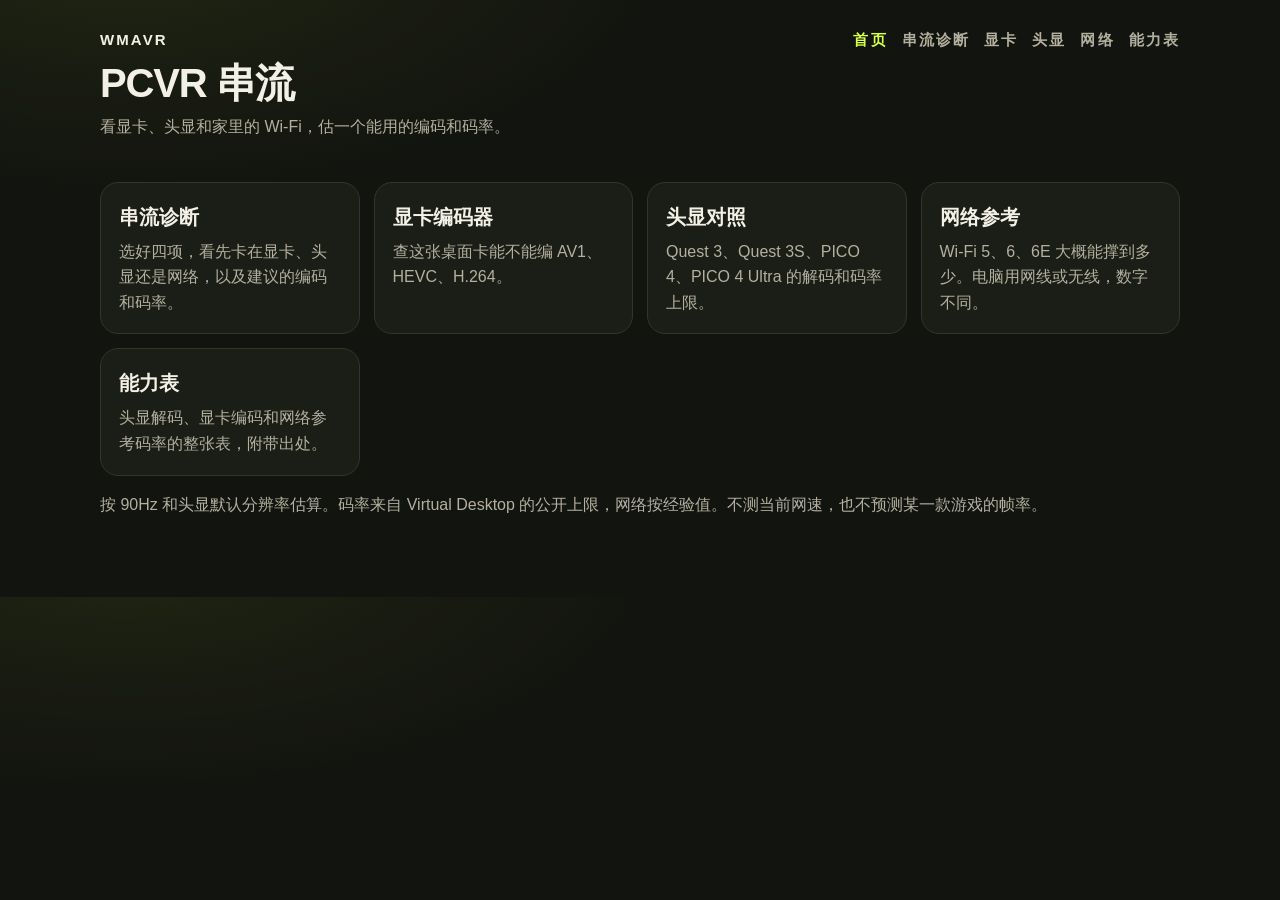
==== index.html @ a9270869 "Publish the Chinese PCVR streaming tools." ====
<!DOCTYPE html>
<html lang="zh-CN">
<head>
  <meta charset="utf-8">
  <meta name="viewport" content="width=device-width, initial-scale=1">
  <title>WMAVR · PCVR 串流</title>
  <meta name="description" content="查显卡编码、对照头显解码，再按家里的 Wi-Fi 估一个能用的 PCVR 串流设置。">
  <link rel="canonical" href="https://wmavr.com/">
  <link rel="icon" href="favicon.svg" type="image/svg+xml">
  <link rel="stylesheet" href="css/app.css">
</head>
<body>
  <div class="wrap">
    <header class="site-header">
      <div class="brand">
        <a href="/">WMAVR</a>
        <nav class="nav" aria-label="工具">
          <a href="/" aria-current="page">首页</a>
          <a href="/rig/">串流诊断</a>
          <a href="/gpu/">显卡</a>
          <a href="/headsets/">头显</a>
          <a href="/wifi/">网络</a>
          <a href="/table/">能力表</a>
        </nav>
      </div>
      <h1>PCVR 串流</h1>
      <p class="lede">看显卡、头显和家里的 Wi-Fi，估一个能用的编码和码率。</p>
    </header>
    <div class="cards">
      <a class="card" href="/rig/">
        <strong>串流诊断</strong>
        <span>选好四项，看先卡在显卡、头显还是网络，以及建议的编码和码率。</span>
      </a>
      <a class="card" href="/gpu/">
        <strong>显卡编码器</strong>
        <span>查这张桌面卡能不能编 AV1、HEVC、H.264。</span>
      </a>
      <a class="card" href="/headsets/">
        <strong>头显对照</strong>
        <span>Quest 3、Quest 3S、PICO 4、PICO 4 Ultra 的解码和码率上限。</span>
      </a>
      <a class="card" href="/wifi/">
        <strong>网络参考</strong>
        <span>Wi-Fi 5、6、6E 大概能撑到多少。电脑用网线或无线，数字不同。</span>
      </a>
      <a class="card" href="/table/">
        <strong>能力表</strong>
        <span>头显解码、显卡编码和网络参考码率的整张表，附带出处。</span>
      </a>
    </div>
    <p class="fine">按 90Hz 和头显默认分辨率估算。码率来自 Virtual Desktop 的公开上限，网络按经验值。不测当前网速，也不预测某一款游戏的帧率。</p>
  </div>
</body>
</html>
---- css/app.css ----
:root {
  color-scheme: dark;
  --bg: #12140f;
  --bg-raise: #1b1e16;
  --line: #313628;
  --text: #f3f1e6;
  --muted: #b4b09f;
  --accent: #d6ff4a;
  --accent-ink: #172000;
  --warn: #ffb15a;
  --ok: #d6ff4a;
  --danger: #ff8a62;
  --shadow: 0 24px 60px rgba(0, 0, 0, 0.28);
  font-family: "Segoe UI", "PingFang SC", "Microsoft YaHei", sans-serif;
}

* { box-sizing: border-box; }

html { scroll-behavior: smooth; }

body {
  margin: 0;
  background:
    radial-gradient(900px 420px at 10% -10%, rgba(214, 255, 74, 0.08), transparent 60%),
    var(--bg);
  color: var(--text);
  font-size: 16px;
  line-height: 1.6;
}

button, select, input { font: inherit; }

a { color: var(--accent); }

.wrap {
  width: min(1080px, calc(100% - 32px));
  margin: 0 auto;
  padding-bottom: 64px;
}

.site-header {
  padding: 28px 0 8px;
}

.brand {
  display: flex;
  justify-content: space-between;
  gap: 16px;
  align-items: center;
  margin-bottom: 8px;
}

.brand a {
  color: var(--text);
  text-decoration: none;
  font-size: 15px;
  letter-spacing: 0.14em;
  font-weight: 700;
}

.nav {
  display: flex;
  flex-wrap: wrap;
  gap: 8px 14px;
}

.nav a {
  color: var(--muted);
  text-decoration: none;
}

.nav a[aria-current="page"] { color: var(--accent); }

.brand span, .lede, .step p, .fine, .sources, .placeholder, .hint {
  color: var(--muted);
}

.cards {
  display: grid;
  grid-template-columns: repeat(auto-fit, minmax(230px, 1fr));
  gap: 14px;
  margin-top: 22px;
}

.card {
  display: block;
  padding: 18px;
  background: var(--bg-raise);
  border: 1px solid var(--line);
  border-radius: 18px;
  color: var(--text);
  text-decoration: none;
}

.card:hover, .card:focus-visible { border-color: var(--accent); }

.card strong { display: block; font-size: 20px; margin-bottom: 6px; }

.card span { color: var(--muted); }

.hint { margin: 8px 0 0; }

.compare {
  display: grid;
  grid-template-columns: repeat(auto-fit, minmax(220px, 1fr));
  gap: 12px;
  margin-top: 16px;
}

.compare article, .panel {
  background: var(--bg-raise);
  border: 1px solid var(--line);
  border-radius: 18px;
  padding: 16px;
}

.compare h2, .panel h2 { font-size: 22px; margin: 0 0 8px; }

.yes { color: var(--ok); }
.no { color: var(--warn); }

h1 {
  margin: 0 0 8px;
  font-size: clamp(28px, 4vw, 40px);
  line-height: 1.15;
  letter-spacing: -0.03em;
}

.lede { margin: 0 0 12px; max-width: 40rem; }

.banner {
  margin: 0;
  padding: 10px 12px;
  border: 1px solid var(--line);
  border-left: 3px solid var(--warn);
  background: rgba(255, 177, 90, 0.06);
  color: var(--text);
}

.layout {
  display: grid;
  grid-template-columns: minmax(0, 1.1fr) minmax(280px, 0.9fr);
  gap: 20px;
  align-items: start;
  margin-top: 22px;
}

.steps, .result-card, .sources {
  background: var(--bg-raise);
  border: 1px solid var(--line);
  border-radius: 18px;
}

.field { display: block; margin: 0 0 8px; }

.steps { padding: 8px 18px 18px; }

.step {
  margin: 0;
  padding: 16px 0;
  border: 0;
  border-bottom: 1px solid var(--line);
}

.step:last-of-type { border-bottom: 0; }

.step legend {
  padding: 0;
  font-weight: 700;
}

.step p { margin: 6px 0 12px; }

label.choice, .check {
  display: flex;
  gap: 10px;
  align-items: flex-start;
  padding: 10px 12px;
  margin: 8px 0;
  border: 1px solid var(--line);
  border-radius: 12px;
  background: #14170f;
}

label.choice:has(input:checked), .check:has(input:checked) {
  border-color: var(--accent);
  background: rgba(214, 255, 74, 0.06);
}

label.choice input, .check input {
  margin-top: 4px;
  accent-color: #b6e000;
}

.choice small, .check small, .field small {
  display: block;
  color: var(--muted);
}

select {
  width: 100%;
  min-height: 48px;
  padding: 10px 12px;
  border-radius: 12px;
  border: 1px solid var(--line);
  background: #10130c;
  color: var(--text);
}

select:focus, input:focus-visible, button:focus-visible, summary:focus-visible {
  outline: 2px solid var(--accent);
  outline-offset: 2px;
}

.result-card {
  position: sticky;
  top: 16px;
  padding: 18px;
  box-shadow: var(--shadow);
}

.result { margin: 0; }

.result h2 { margin: 0 0 8px; font-size: 28px; line-height: 1.2; }

.result.tone-none h2 { color: var(--ok); }
.result.tone-gpu h2, .result.tone-headset h2, .result.tone-network h2 { color: var(--warn); }
.result.tone-unknown h2, .result.tone-incomplete h2 { color: var(--text); }

.kv { margin: 14px 0; padding: 0; }
.kv div { margin: 0 0 10px; }
.kv dt { color: var(--muted); font-size: 13px; }
.kv dd { margin: 0; }

.actions { display: flex; flex-wrap: wrap; gap: 8px; margin-top: 14px; }

button {
  min-height: 44px;
  padding: 8px 14px;
  border-radius: 999px;
  border: 1px solid var(--line);
  background: transparent;
  color: var(--text);
  cursor: pointer;
}

button.primary {
  background: var(--accent);
  color: var(--accent-ink);
  border-color: transparent;
  font-weight: 700;
}

button:disabled { opacity: 0.45; cursor: not-allowed; }

.sources { margin-top: 20px; padding: 8px 18px 18px; }

.sources h2 { font-size: 18px; }

.sources li { margin: 10px 0; }

.sources a { display: inline-block; }

.sheet-block { margin-top: 28px; }

.sheet-block h2 { font-size: 22px; margin: 0 0 8px; }

.sheet-block ul { padding-left: 18px; }

.sheet-block li { margin: 10px 0; }

.table-wrap { overflow-x: auto; margin-top: 8px; }

.sheet {
  width: 100%;
  min-width: 520px;
  border-collapse: collapse;
}

.sheet th, .sheet td {
  text-align: left;
  padding: 10px 12px;
  border-bottom: 1px solid var(--line);
  vertical-align: top;
}

.sheet tr:first-child th {
  color: var(--muted);
  font-size: 13px;
  font-weight: 600;
}

.sheet .group td {
  font-weight: 700;
  border-bottom: 0;
  padding-bottom: 0;
}

@media (max-width: 800px) {
  .layout { grid-template-columns: 1fr; }
  .result-card { position: static; }
  .brand { display: block; }
}

@media (prefers-reduced-motion: reduce) {
  html { scroll-behavior: auto; }
}
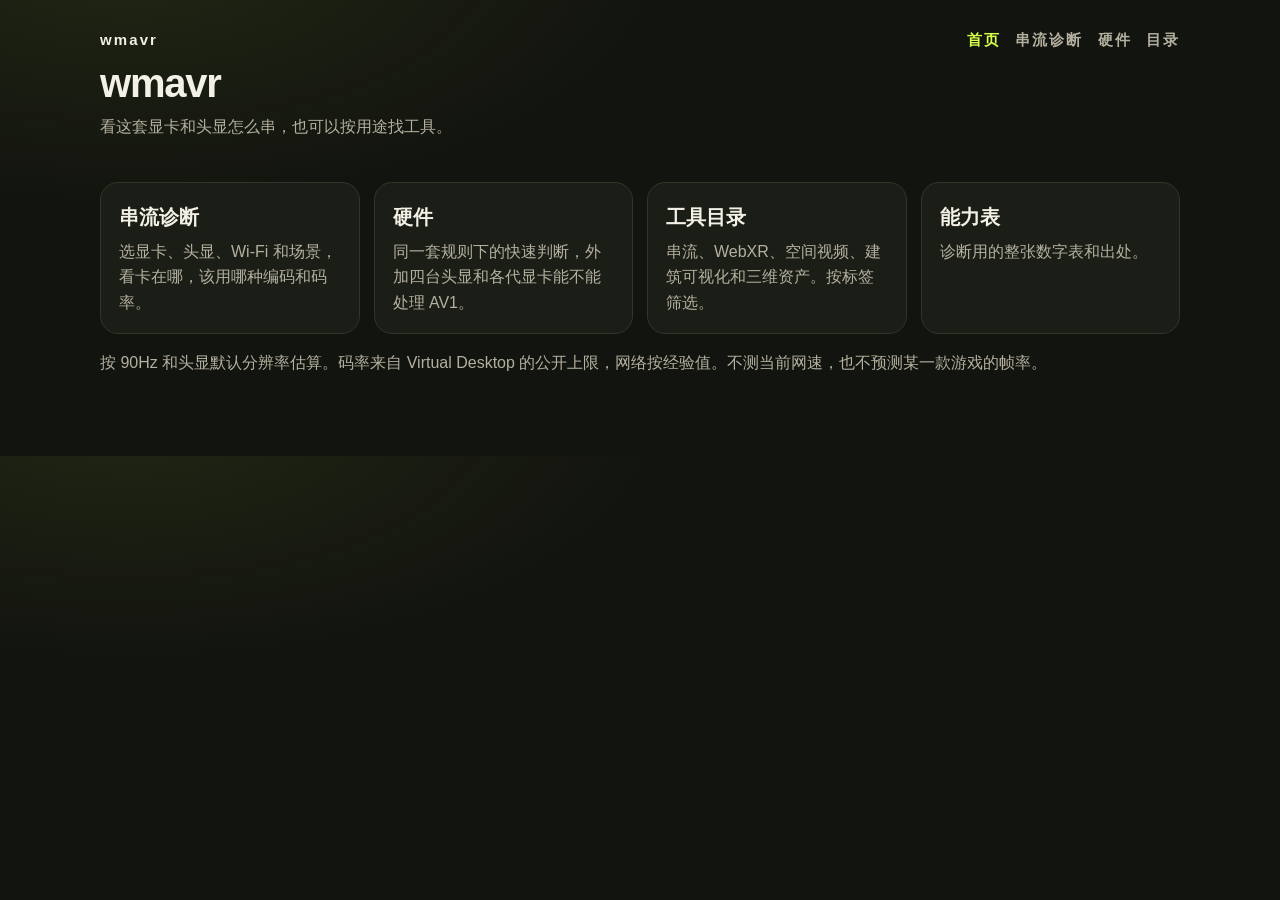
==== commit ae5f919e: "Add a tool directory and a hardware verdict page." ====
--- a/index.html
+++ b/index.html
@@ -3,8 +3,8 @@
 <head>
   <meta charset="utf-8">
   <meta name="viewport" content="width=device-width, initial-scale=1">
-  <title>WMAVR · PCVR 串流</title>
-  <meta name="description" content="查显卡编码、对照头显解码，再按家里的 Wi-Fi 估一个能用的 PCVR 串流设置。">
+  <title>wmavr</title>
+  <meta name="description" content="查这套 PCVR 怎么串，并浏览串流、WebXR、可视化和三维资产目录。">
   <link rel="canonical" href="https://wmavr.com/">
   <link rel="icon" href="favicon.svg" type="image/svg+xml">
   <link rel="stylesheet" href="css/app.css">
@@ -13,39 +13,33 @@
   <div class="wrap">
     <header class="site-header">
       <div class="brand">
-        <a href="/">WMAVR</a>
-        <nav class="nav" aria-label="工具">
+        <a href="/">wmavr</a>
+        <nav class="nav" aria-label="栏目">
           <a href="/" aria-current="page">首页</a>
           <a href="/rig/">串流诊断</a>
-          <a href="/gpu/">显卡</a>
-          <a href="/headsets/">头显</a>
-          <a href="/wifi/">网络</a>
-          <a href="/table/">能力表</a>
+          <a href="/hardware/">硬件</a>
+          <a href="/directory/">目录</a>
         </nav>
       </div>
-      <h1>PCVR 串流</h1>
-      <p class="lede">看显卡、头显和家里的 Wi-Fi，估一个能用的编码和码率。</p>
+      <h1>wmavr</h1>
+      <p class="lede">看这套显卡和头显怎么串，也可以按用途找工具。</p>
     </header>
     <div class="cards">
       <a class="card" href="/rig/">
         <strong>串流诊断</strong>
-        <span>选好四项，看先卡在显卡、头显还是网络，以及建议的编码和码率。</span>
+        <span>选显卡、头显、Wi-Fi 和场景，看卡在哪，该用哪种编码和码率。</span>
       </a>
-      <a class="card" href="/gpu/">
-        <strong>显卡编码器</strong>
-        <span>查这张桌面卡能不能编 AV1、HEVC、H.264。</span>
+      <a class="card" href="/hardware/">
+        <strong>硬件</strong>
+        <span>同一套规则下的快速判断，外加四台头显和各代显卡能不能处理 AV1。</span>
       </a>
-      <a class="card" href="/headsets/">
-        <strong>头显对照</strong>
-        <span>Quest 3、Quest 3S、PICO 4、PICO 4 Ultra 的解码和码率上限。</span>
-      </a>
-      <a class="card" href="/wifi/">
-        <strong>网络参考</strong>
-        <span>Wi-Fi 5、6、6E 大概能撑到多少。电脑用网线或无线，数字不同。</span>
+      <a class="card" href="/directory/">
+        <strong>工具目录</strong>
+        <span>串流、WebXR、空间视频、建筑可视化和三维资产。按标签筛选。</span>
       </a>
       <a class="card" href="/table/">
         <strong>能力表</strong>
-        <span>头显解码、显卡编码和网络参考码率的整张表，附带出处。</span>
+        <span>诊断用的整张数字表和出处。</span>
       </a>
     </div>
     <p class="fine">按 90Hz 和头显默认分辨率估算。码率来自 Virtual Desktop 的公开上限，网络按经验值。不测当前网速，也不预测某一款游戏的帧率。</p>
--- a/css/app.css
+++ b/css/app.css
@@ -296,6 +296,58 @@
   padding-bottom: 0;
 }
 
+.fields {
+  display: grid;
+  grid-template-columns: repeat(auto-fit, minmax(200px, 1fr));
+  gap: 12px;
+}
+
+.search {
+  width: 100%;
+  min-height: 48px;
+  margin-top: 8px;
+  padding: 10px 12px;
+  border-radius: 12px;
+  border: 1px solid var(--line);
+  background: #10130c;
+  color: var(--text);
+}
+
+.filters { display: flex; flex-wrap: wrap; gap: 8px; margin: 16px 0; }
+
+.filters button[aria-pressed="true"] {
+  background: var(--accent);
+  color: var(--accent-ink);
+  border-color: transparent;
+}
+
+.dir-grid {
+  display: grid;
+  grid-template-columns: repeat(auto-fit, minmax(260px, 1fr));
+  gap: 12px;
+}
+
+.dir-grid article {
+  background: var(--bg-raise);
+  border: 1px solid var(--line);
+  border-radius: 18px;
+  padding: 16px;
+}
+
+.dir-grid h2 { font-size: 20px; margin: 0 0 8px; }
+
+.dir-grid p { margin: 0 0 8px; }
+
+.tags { display: flex; flex-wrap: wrap; gap: 6px; }
+
+.tag {
+  border: 1px solid var(--line);
+  border-radius: 999px;
+  padding: 2px 8px;
+  color: var(--muted);
+  font-size: 13px;
+}
+
 @media (max-width: 800px) {
   .layout { grid-template-columns: 1fr; }
   .result-card { position: static; }
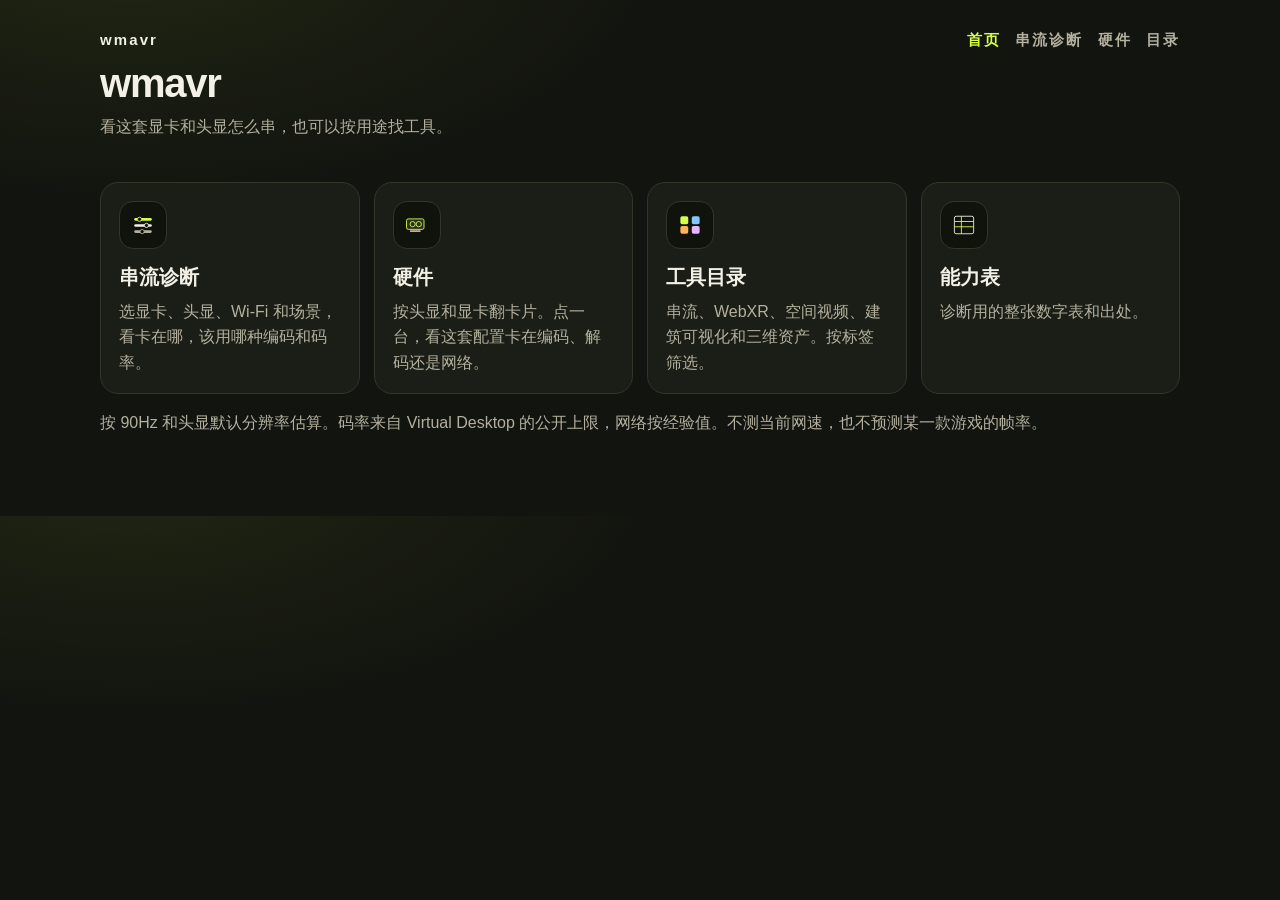
==== commit 97c204a2: "Show hardware and tools as picture cards." ====
--- a/index.html
+++ b/index.html
@@ -26,18 +26,22 @@
     </header>
     <div class="cards">
       <a class="card" href="/rig/">
+        <span class="glyph" aria-hidden="true"><svg viewBox="0 0 32 32"><rect x="6" y="8" width="20" height="3" rx="1.5" fill="#d6ff4a"/><circle cx="12" cy="9.5" r="2.4" fill="#12140f" stroke="#d6ff4a"/><rect x="6" y="15" width="20" height="3" rx="1.5" fill="#f3f1e6"/><circle cx="20" cy="16.5" r="2.4" fill="#12140f" stroke="#f3f1e6"/><rect x="6" y="22" width="20" height="3" rx="1.5" fill="#b4b09f"/><circle cx="15" cy="23.5" r="2.4" fill="#12140f" stroke="#b4b09f"/></svg></span>
         <strong>串流诊断</strong>
         <span>选显卡、头显、Wi-Fi 和场景，看卡在哪，该用哪种编码和码率。</span>
       </a>
       <a class="card" href="/hardware/">
+        <span class="glyph" aria-hidden="true"><svg viewBox="0 0 32 32"><rect x="4" y="9" width="20" height="12" rx="2" fill="#2a2e28" stroke="#d6ff4a"/><circle cx="11" cy="15" r="3" fill="none" stroke="#d6ff4a"/><circle cx="18" cy="15" r="3" fill="none" stroke="#d6ff4a"/><rect x="8" y="22" width="12" height="2" fill="#c2b48a"/></svg></span>
         <strong>硬件</strong>
-        <span>同一套规则下的快速判断，外加四台头显和各代显卡能不能处理 AV1。</span>
+        <span>按头显和显卡翻卡片。点一台，看这套配置卡在编码、解码还是网络。</span>
       </a>
       <a class="card" href="/directory/">
+        <span class="glyph" aria-hidden="true"><svg viewBox="0 0 32 32"><rect x="5" y="6" width="9" height="9" rx="2" fill="#d6ff4a"/><rect x="18" y="6" width="9" height="9" rx="2" fill="#7ec8ff"/><rect x="5" y="17" width="9" height="9" rx="2" fill="#ffb15a"/><rect x="18" y="17" width="9" height="9" rx="2" fill="#e7b6ff"/></svg></span>
         <strong>工具目录</strong>
         <span>串流、WebXR、空间视频、建筑可视化和三维资产。按标签筛选。</span>
       </a>
       <a class="card" href="/table/">
+        <span class="glyph" aria-hidden="true"><svg viewBox="0 0 32 32"><rect x="5" y="6" width="22" height="20" rx="2" fill="none" stroke="#f3f1e6"/><path d="M5 12h22M5 18h22M13 6v20" stroke="#d6ff4a"/></svg></span>
         <strong>能力表</strong>
         <span>诊断用的整张数字表和出处。</span>
       </a>
--- a/css/app.css
+++ b/css/app.css
@@ -94,6 +94,19 @@
 
 .card:hover, .card:focus-visible { border-color: var(--accent); }
 
+.glyph {
+  display: grid;
+  place-items: center;
+  width: 48px;
+  height: 48px;
+  margin-bottom: 12px;
+  border-radius: 14px;
+  background: #10130c;
+  border: 1px solid var(--line);
+}
+
+.glyph svg { width: 28px; height: 28px; }
+
 .card strong { display: block; font-size: 20px; margin-bottom: 6px; }
 
 .card span { color: var(--muted); }
@@ -321,22 +334,105 @@
   border-color: transparent;
 }
 
-.dir-grid {
-  display: grid;
-  grid-template-columns: repeat(auto-fit, minmax(260px, 1fr));
-  gap: 12px;
-}
+.dir-grid, .guide-grid {
+  display: grid;
+  gap: 14px;
+}
+
+.dir-grid { grid-template-columns: repeat(auto-fill, minmax(220px, 1fr)); }
+
+.guide-grid { grid-template-columns: repeat(auto-fill, minmax(158px, 1fr)); }
+
+.guide-grid.wide { grid-template-columns: repeat(auto-fill, minmax(230px, 1fr)); }
+
+.guide-section { margin-top: 8px; }
+
+.guide-section + .guide-section { margin-top: 28px; }
+
+.guide-section h2 { font-size: 22px; margin: 0 0 12px; }
+
+button.guide-card {
+  display: flex;
+  flex-direction: column;
+  align-items: stretch;
+  width: 100%;
+  min-height: 0;
+  padding: 12px;
+  border-radius: 18px;
+  background: var(--bg-raise);
+  text-align: left;
+  gap: 8px;
+}
+
+button.guide-card.is-selected {
+  border-color: var(--accent);
+  box-shadow: inset 0 0 0 1px var(--accent);
+}
+
+.pill {
+  align-self: flex-start;
+  border-radius: 999px;
+  padding: 3px 8px;
+  font-size: 12px;
+  font-weight: 700;
+  line-height: 1.4;
+}
+
+.pill.yes { background: #d6ff4a; color: #172000; }
+.pill.no { background: #ffb15a; color: #2a1600; }
+
+.shot {
+  position: relative;
+  display: flex;
+  align-items: center;
+  justify-content: center;
+  height: 112px;
+  border-radius: 12px;
+  background: linear-gradient(#f7f8f1, #d5d8cb);
+  overflow: hidden;
+}
+
+.shot svg { width: 132px; height: 84px; }
+
+.shot .mark {
+  position: absolute;
+  right: 8px;
+  bottom: 8px;
+  min-width: 36px;
+  height: 28px;
+  padding: 0 8px;
+  border-radius: 8px;
+  background: #172000;
+  color: #f3f1e6;
+  font-size: 13px;
+  font-weight: 700;
+  line-height: 28px;
+  text-align: center;
+}
+
+button.guide-card strong { font-size: 16px; line-height: 1.3; }
+
+button.guide-card .fine { margin: 0; }
 
 .dir-grid article {
+  display: flex;
+  flex-direction: column;
+  gap: 8px;
   background: var(--bg-raise);
   border: 1px solid var(--line);
   border-radius: 18px;
-  padding: 16px;
-}
-
-.dir-grid h2 { font-size: 20px; margin: 0 0 8px; }
-
-.dir-grid p { margin: 0 0 8px; }
+  padding: 12px;
+}
+
+.dir-grid h2 { font-size: 18px; margin: 0; }
+
+.dir-grid h2 a { color: var(--text); text-decoration: none; }
+
+.dir-grid h2 a:hover, .dir-grid h2 a:focus-visible { color: var(--accent); }
+
+.dir-grid p { margin: 0; }
+
+.kicker { color: var(--muted); font-size: 13px; }
 
 .tags { display: flex; flex-wrap: wrap; gap: 6px; }
 
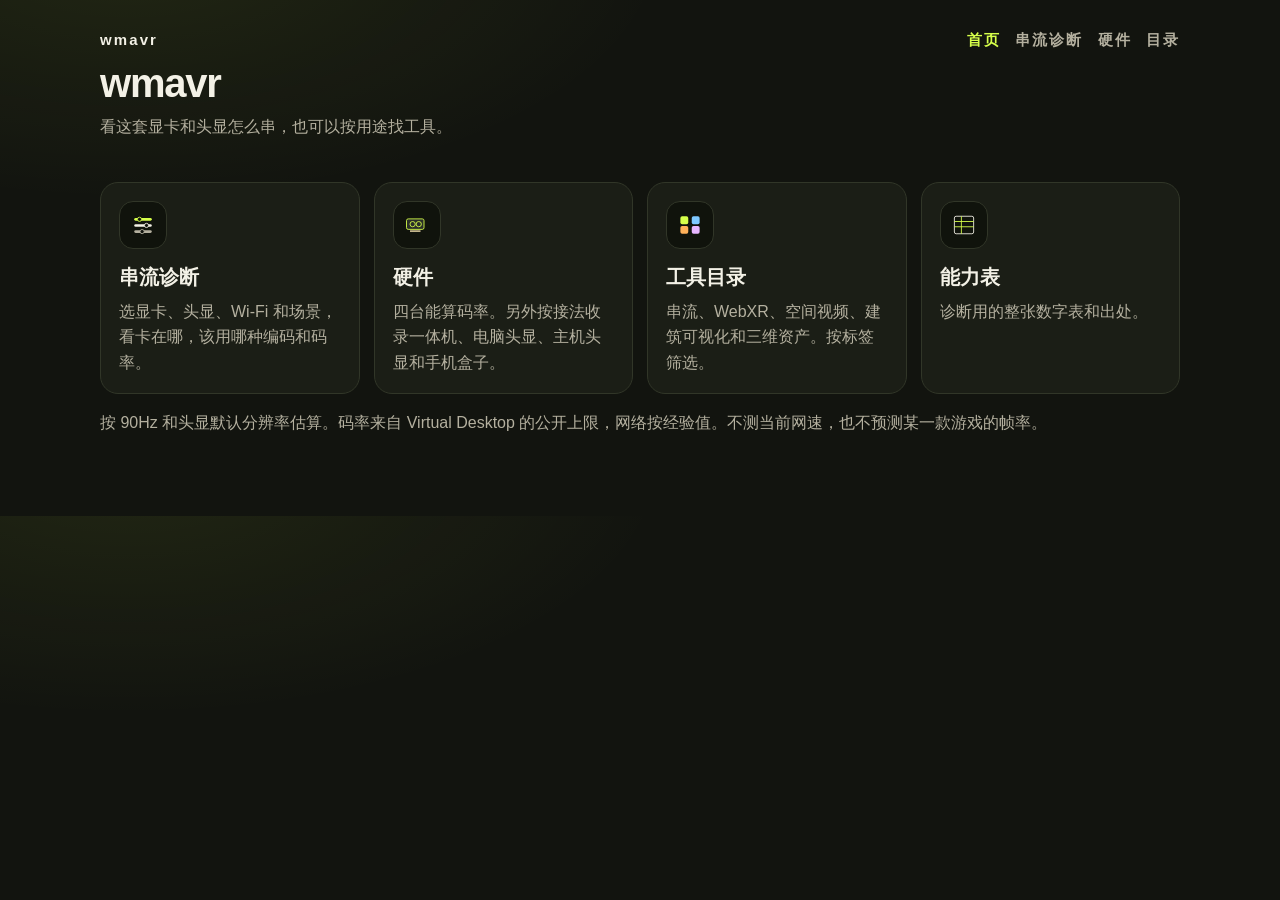
==== commit 72b1e787: "List more headsets by how the picture gets to the eyes." ====
--- a/index.html
+++ b/index.html
@@ -33,7 +33,7 @@
       <a class="card" href="/hardware/">
         <span class="glyph" aria-hidden="true"><svg viewBox="0 0 32 32"><rect x="4" y="9" width="20" height="12" rx="2" fill="#2a2e28" stroke="#d6ff4a"/><circle cx="11" cy="15" r="3" fill="none" stroke="#d6ff4a"/><circle cx="18" cy="15" r="3" fill="none" stroke="#d6ff4a"/><rect x="8" y="22" width="12" height="2" fill="#c2b48a"/></svg></span>
         <strong>硬件</strong>
-        <span>按头显和显卡翻卡片。点一台，看这套配置卡在编码、解码还是网络。</span>
+        <span>四台能算码率。另外按接法收录一体机、电脑头显、主机头显和手机盒子。</span>
       </a>
       <a class="card" href="/directory/">
         <span class="glyph" aria-hidden="true"><svg viewBox="0 0 32 32"><rect x="5" y="6" width="9" height="9" rx="2" fill="#d6ff4a"/><rect x="18" y="6" width="9" height="9" rx="2" fill="#7ec8ff"/><rect x="5" y="17" width="9" height="9" rx="2" fill="#ffb15a"/><rect x="18" y="17" width="9" height="9" rx="2" fill="#e7b6ff"/></svg></span>
--- a/css/app.css
+++ b/css/app.css
@@ -380,6 +380,8 @@
 
 .pill.yes { background: #d6ff4a; color: #172000; }
 .pill.no { background: #ffb15a; color: #2a1600; }
+.pill.wait { background: #7ec8ff; color: #041820; }
+.pill.old { background: #3c4236; color: #f3f1e6; }
 
 .shot {
   position: relative;
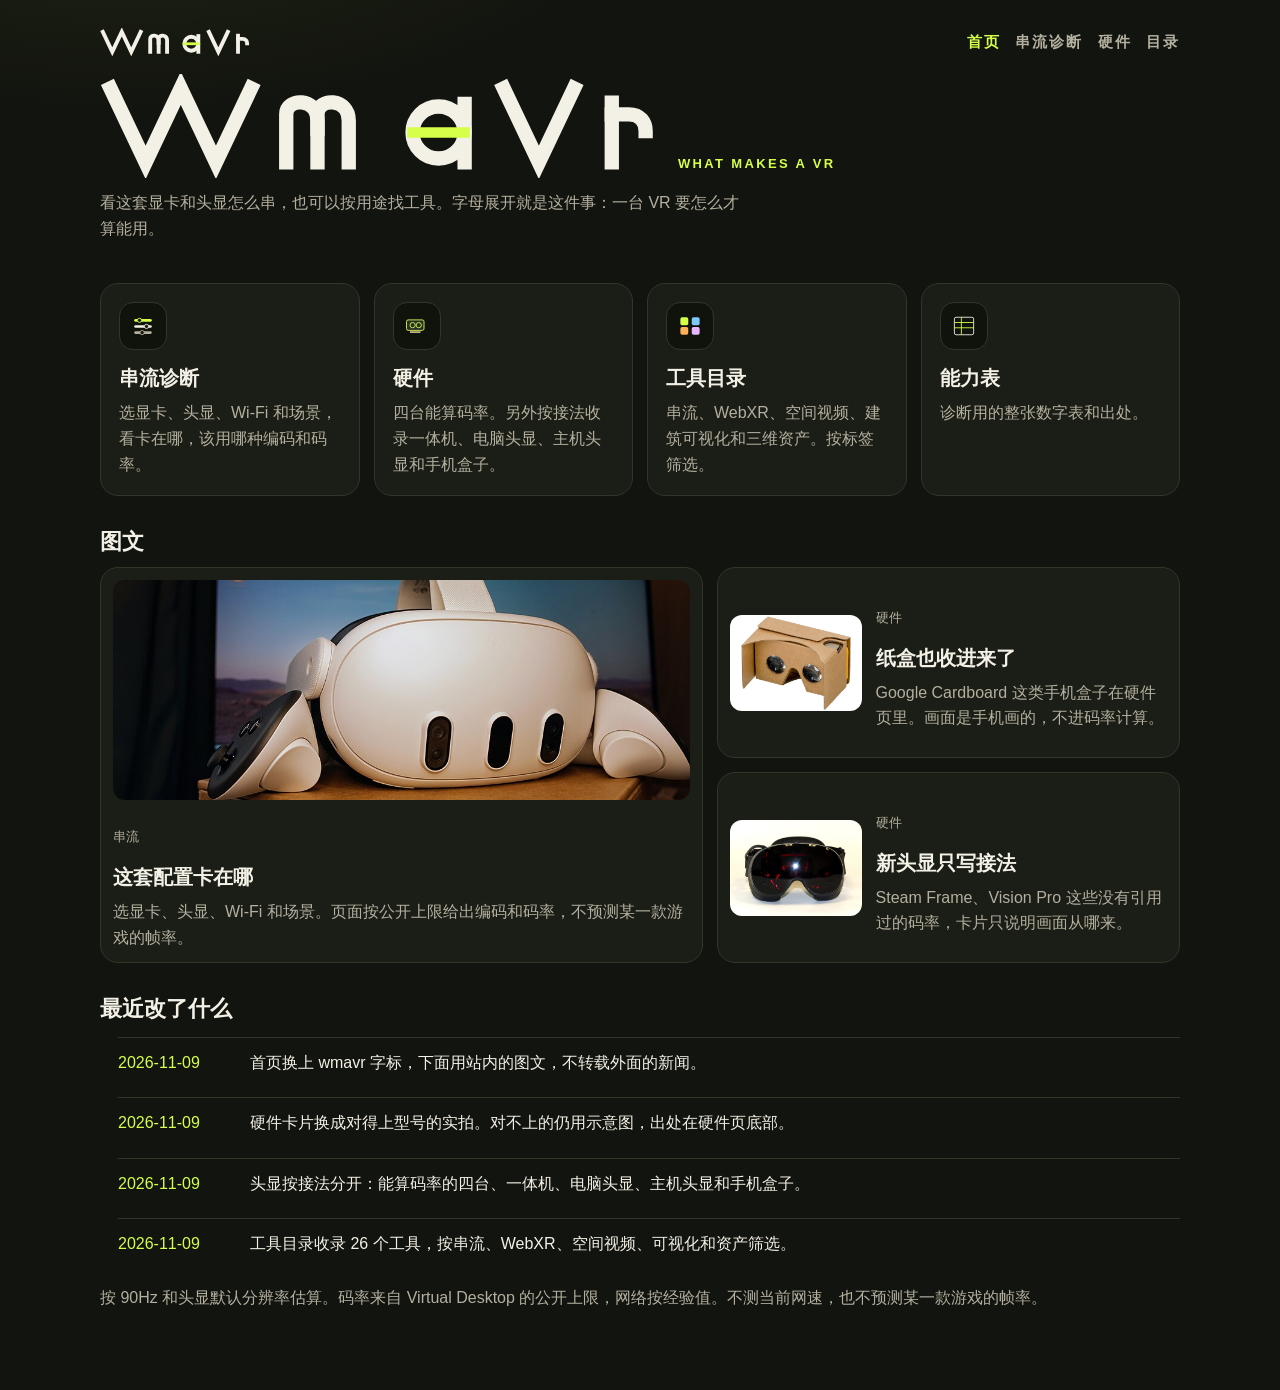
==== commit 5f9aa2ee: "Give the name a drawn wordmark and fill the homepage with on-site pictures." ====
--- a/index.html
+++ b/index.html
@@ -13,7 +13,7 @@
   <div class="wrap">
     <header class="site-header">
       <div class="brand">
-        <a href="/">wmavr</a>
+        <a class="logo-link" href="/" aria-label="wmavr"><img src="/img/wordmark.svg" alt=""></a>
         <nav class="nav" aria-label="栏目">
           <a href="/" aria-current="page">首页</a>
           <a href="/rig/">串流诊断</a>
@@ -21,8 +21,13 @@
           <a href="/directory/">目录</a>
         </nav>
       </div>
-      <h1>wmavr</h1>
-      <p class="lede">看这套显卡和头显怎么串，也可以按用途找工具。</p>
+      <div class="hero">
+        <h1>
+          <img src="/img/wordmark.svg" alt="wmavr">
+          <span class="expand">What Makes A VR</span>
+        </h1>
+        <p class="lede">看这套显卡和头显怎么串，也可以按用途找工具。字母展开就是这件事：一台 VR 要怎么才算能用。</p>
+      </div>
     </header>
     <div class="cards">
       <a class="card" href="/rig/">
@@ -46,6 +51,44 @@
         <span>诊断用的整张数字表和出处。</span>
       </a>
     </div>
+    <section class="sheet-block">
+      <h2>图文</h2>
+      <div class="stories">
+        <a class="story feature" href="/rig/">
+          <img src="/img/hw/quest3.jpg" alt="">
+          <div>
+            <p class="kicker">串流</p>
+            <strong>这套配置卡在哪</strong>
+            <span>选显卡、头显、Wi-Fi 和场景。页面按公开上限给出编码和码率，不预测某一款游戏的帧率。</span>
+          </div>
+        </a>
+        <a class="story" href="/hardware/">
+          <img src="/img/hw/cardboard.jpg" alt="">
+          <div>
+            <p class="kicker">硬件</p>
+            <strong>纸盒也收进来了</strong>
+            <span>Google Cardboard 这类手机盒子在硬件页里。画面是手机画的，不进码率计算。</span>
+          </div>
+        </a>
+        <a class="story" href="/hardware/">
+          <img src="/img/hw/steam-frame.jpg" alt="">
+          <div>
+            <p class="kicker">硬件</p>
+            <strong>新头显只写接法</strong>
+            <span>Steam Frame、Vision Pro 这些没有引用过的码率，卡片只说明画面从哪来。</span>
+          </div>
+        </a>
+      </div>
+    </section>
+    <section class="sheet-block">
+      <h2>最近改了什么</h2>
+      <ul class="updates">
+        <li><time datetime="2026-11-09">2026-11-09</time>首页换上 wmavr 字标，下面用站内的图文，不转载外面的新闻。</li>
+        <li><time datetime="2026-11-09">2026-11-09</time>硬件卡片换成对得上型号的实拍。对不上的仍用示意图，出处在硬件页底部。</li>
+        <li><time datetime="2026-11-09">2026-11-09</time>头显按接法分开：能算码率的四台、一体机、电脑头显、主机头显和手机盒子。</li>
+        <li><time datetime="2026-11-09">2026-11-09</time>工具目录收录 26 个工具，按串流、WebXR、空间视频、可视化和资产筛选。</li>
+      </ul>
+    </section>
     <p class="fine">按 90Hz 和头显默认分辨率估算。码率来自 Virtual Desktop 的公开上限，网络按经验值。不测当前网速，也不预测某一款游戏的帧率。</p>
   </div>
 </body>
--- a/css/app.css
+++ b/css/app.css
@@ -58,6 +58,91 @@
   font-weight: 700;
 }
 
+.logo-link img {
+  display: block;
+  height: 28px;
+  width: auto;
+}
+
+.hero { margin: 18px 0 6px; }
+
+.hero h1 {
+  display: flex;
+  flex-wrap: wrap;
+  align-items: flex-end;
+  gap: 10px 18px;
+  margin: 0 0 12px;
+}
+
+.hero h1 img {
+  display: block;
+  width: min(560px, 100%);
+  height: auto;
+}
+
+.expand {
+  margin: 0 0 6px;
+  color: var(--accent);
+  font-size: 13px;
+  font-weight: 700;
+  letter-spacing: 0.18em;
+  text-transform: uppercase;
+}
+
+.stories {
+  display: grid;
+  grid-template-columns: 1.3fr 1fr;
+  gap: 14px;
+}
+
+.story {
+  display: grid;
+  grid-template-columns: 132px 1fr;
+  gap: 14px;
+  align-items: center;
+  padding: 12px;
+  background: var(--bg-raise);
+  border: 1px solid var(--line);
+  border-radius: 18px;
+  color: var(--text);
+  text-decoration: none;
+}
+
+.story.feature {
+  grid-column: 1;
+  grid-row: 1 / span 2;
+  grid-template-columns: 1fr;
+  align-items: stretch;
+}
+
+.story:hover, .story:focus-visible { border-color: var(--accent); }
+
+.story img {
+  width: 100%;
+  height: 96px;
+  object-fit: cover;
+  border-radius: 12px;
+  background: #e7eadf;
+}
+
+.story.feature img { height: 220px; }
+
+.story strong { display: block; font-size: 20px; margin: 2px 0 6px; }
+
+.story span { color: var(--muted); }
+
+.updates { list-style: none; margin: 0; padding: 0; }
+
+.updates li {
+  display: grid;
+  grid-template-columns: 7.5rem 1fr;
+  gap: 12px;
+  padding: 12px 0;
+  border-top: 1px solid var(--line);
+}
+
+.updates time { color: var(--accent); font-variant-numeric: tabular-nums; }
+
 .nav {
   display: flex;
   flex-wrap: wrap;
@@ -395,6 +480,12 @@
 }
 
 .shot svg { width: 132px; height: 84px; }
+
+.shot img {
+  width: 100%;
+  height: 100%;
+  object-fit: contain;
+}
 
 .shot .mark {
   position: absolute;
@@ -450,6 +541,10 @@
   .layout { grid-template-columns: 1fr; }
   .result-card { position: static; }
   .brand { display: block; }
+  .stories { grid-template-columns: 1fr; }
+  .story, .story.feature { grid-column: auto; grid-row: auto; grid-template-columns: 1fr; }
+  .story img, .story.feature img { height: 160px; }
+  .updates li { grid-template-columns: 1fr; gap: 2px; }
 }
 
 @media (prefers-reduced-motion: reduce) {
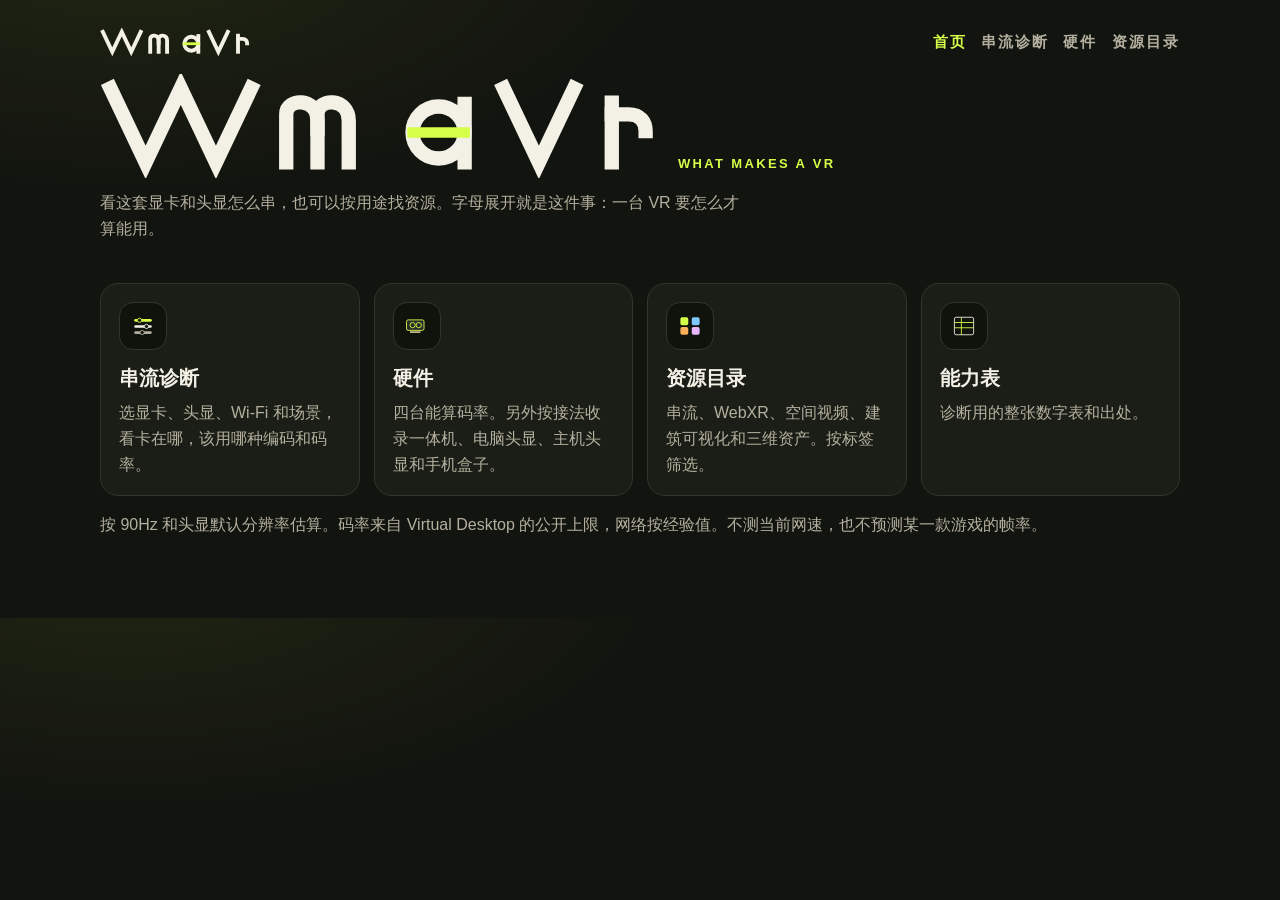
==== commit 36f8ce2c: "Rename the tool list to a resource directory and drop the homepage changelog." ====
--- a/index.html
+++ b/index.html
@@ -18,7 +18,7 @@
           <a href="/" aria-current="page">首页</a>
           <a href="/rig/">串流诊断</a>
           <a href="/hardware/">硬件</a>
-          <a href="/directory/">目录</a>
+          <a href="/directory/">资源目录</a>
         </nav>
       </div>
       <div class="hero">
@@ -26,7 +26,7 @@
           <img src="/img/wordmark.svg" alt="wmavr">
           <span class="expand">What Makes A VR</span>
         </h1>
-        <p class="lede">看这套显卡和头显怎么串，也可以按用途找工具。字母展开就是这件事：一台 VR 要怎么才算能用。</p>
+        <p class="lede">看这套显卡和头显怎么串，也可以按用途找资源。字母展开就是这件事：一台 VR 要怎么才算能用。</p>
       </div>
     </header>
     <div class="cards">
@@ -42,7 +42,7 @@
       </a>
       <a class="card" href="/directory/">
         <span class="glyph" aria-hidden="true"><svg viewBox="0 0 32 32"><rect x="5" y="6" width="9" height="9" rx="2" fill="#d6ff4a"/><rect x="18" y="6" width="9" height="9" rx="2" fill="#7ec8ff"/><rect x="5" y="17" width="9" height="9" rx="2" fill="#ffb15a"/><rect x="18" y="17" width="9" height="9" rx="2" fill="#e7b6ff"/></svg></span>
-        <strong>工具目录</strong>
+        <strong>资源目录</strong>
         <span>串流、WebXR、空间视频、建筑可视化和三维资产。按标签筛选。</span>
       </a>
       <a class="card" href="/table/">
@@ -51,44 +51,6 @@
         <span>诊断用的整张数字表和出处。</span>
       </a>
     </div>
-    <section class="sheet-block">
-      <h2>图文</h2>
-      <div class="stories">
-        <a class="story feature" href="/rig/">
-          <img src="/img/hw/quest3.jpg" alt="">
-          <div>
-            <p class="kicker">串流</p>
-            <strong>这套配置卡在哪</strong>
-            <span>选显卡、头显、Wi-Fi 和场景。页面按公开上限给出编码和码率，不预测某一款游戏的帧率。</span>
-          </div>
-        </a>
-        <a class="story" href="/hardware/">
-          <img src="/img/hw/cardboard.jpg" alt="">
-          <div>
-            <p class="kicker">硬件</p>
-            <strong>纸盒也收进来了</strong>
-            <span>Google Cardboard 这类手机盒子在硬件页里。画面是手机画的，不进码率计算。</span>
-          </div>
-        </a>
-        <a class="story" href="/hardware/">
-          <img src="/img/hw/steam-frame.jpg" alt="">
-          <div>
-            <p class="kicker">硬件</p>
-            <strong>新头显只写接法</strong>
-            <span>Steam Frame、Vision Pro 这些没有引用过的码率，卡片只说明画面从哪来。</span>
-          </div>
-        </a>
-      </div>
-    </section>
-    <section class="sheet-block">
-      <h2>最近改了什么</h2>
-      <ul class="updates">
-        <li><time datetime="2026-11-09">2026-11-09</time>首页换上 wmavr 字标，下面用站内的图文，不转载外面的新闻。</li>
-        <li><time datetime="2026-11-09">2026-11-09</time>硬件卡片换成对得上型号的实拍。对不上的仍用示意图，出处在硬件页底部。</li>
-        <li><time datetime="2026-11-09">2026-11-09</time>头显按接法分开：能算码率的四台、一体机、电脑头显、主机头显和手机盒子。</li>
-        <li><time datetime="2026-11-09">2026-11-09</time>工具目录收录 26 个工具，按串流、WebXR、空间视频、可视化和资产筛选。</li>
-      </ul>
-    </section>
     <p class="fine">按 90Hz 和头显默认分辨率估算。码率来自 Virtual Desktop 的公开上限，网络按经验值。不测当前网速，也不预测某一款游戏的帧率。</p>
   </div>
 </body>
--- a/css/app.css
+++ b/css/app.css
@@ -89,60 +89,6 @@
   text-transform: uppercase;
 }
 
-.stories {
-  display: grid;
-  grid-template-columns: 1.3fr 1fr;
-  gap: 14px;
-}
-
-.story {
-  display: grid;
-  grid-template-columns: 132px 1fr;
-  gap: 14px;
-  align-items: center;
-  padding: 12px;
-  background: var(--bg-raise);
-  border: 1px solid var(--line);
-  border-radius: 18px;
-  color: var(--text);
-  text-decoration: none;
-}
-
-.story.feature {
-  grid-column: 1;
-  grid-row: 1 / span 2;
-  grid-template-columns: 1fr;
-  align-items: stretch;
-}
-
-.story:hover, .story:focus-visible { border-color: var(--accent); }
-
-.story img {
-  width: 100%;
-  height: 96px;
-  object-fit: cover;
-  border-radius: 12px;
-  background: #e7eadf;
-}
-
-.story.feature img { height: 220px; }
-
-.story strong { display: block; font-size: 20px; margin: 2px 0 6px; }
-
-.story span { color: var(--muted); }
-
-.updates { list-style: none; margin: 0; padding: 0; }
-
-.updates li {
-  display: grid;
-  grid-template-columns: 7.5rem 1fr;
-  gap: 12px;
-  padding: 12px 0;
-  border-top: 1px solid var(--line);
-}
-
-.updates time { color: var(--accent); font-variant-numeric: tabular-nums; }
-
 .nav {
   display: flex;
   flex-wrap: wrap;
@@ -541,10 +487,6 @@
   .layout { grid-template-columns: 1fr; }
   .result-card { position: static; }
   .brand { display: block; }
-  .stories { grid-template-columns: 1fr; }
-  .story, .story.feature { grid-column: auto; grid-row: auto; grid-template-columns: 1fr; }
-  .story img, .story.feature img { height: 160px; }
-  .updates li { grid-template-columns: 1fr; gap: 2px; }
 }
 
 @media (prefers-reduced-motion: reduce) {
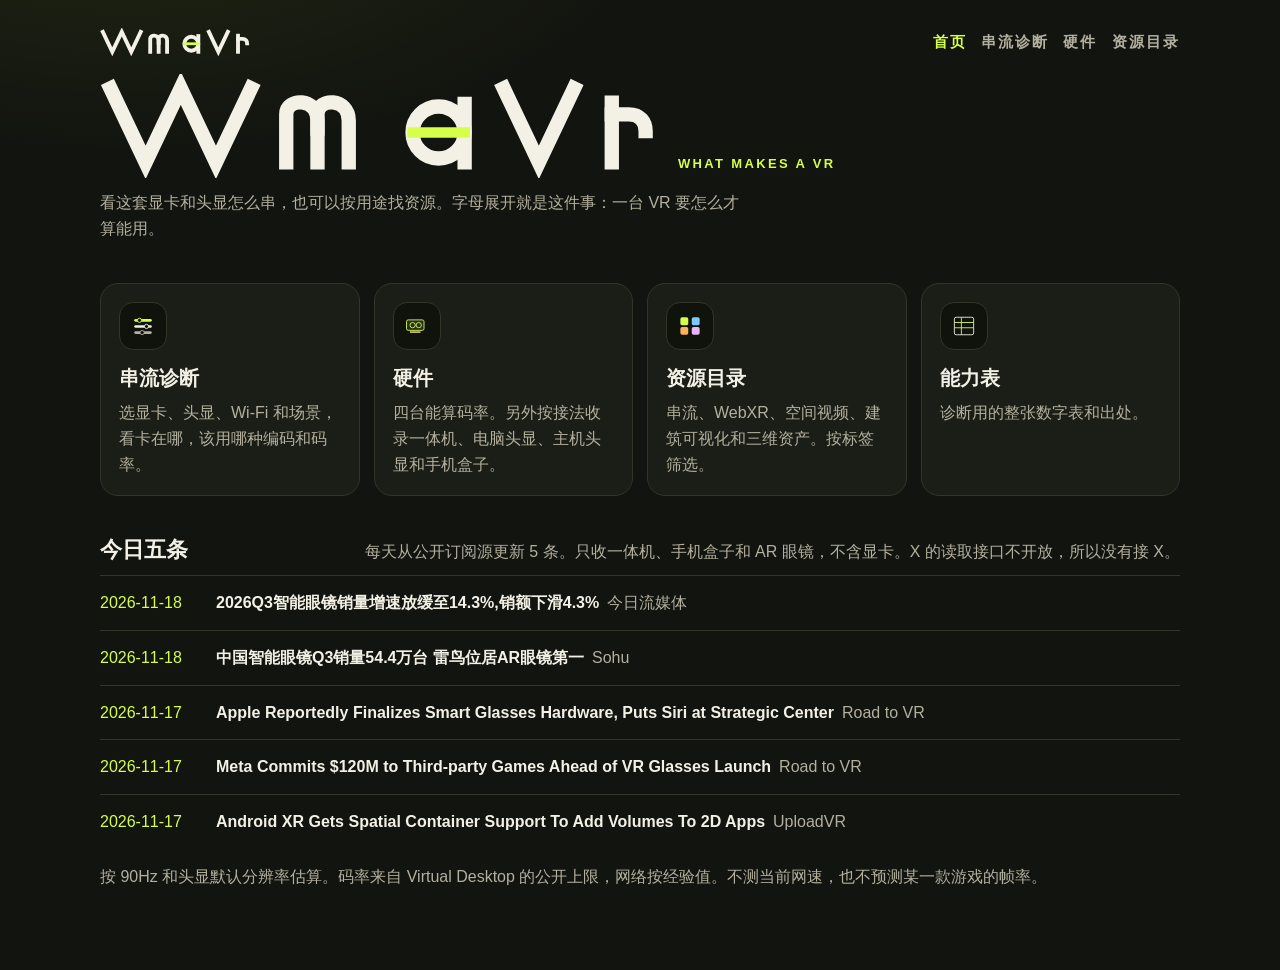
==== commit 9c37fee6: "Add a daily five-item mobile VR and AR news block from public feeds." ====
--- a/index.html
+++ b/index.html
@@ -51,7 +51,15 @@
         <span>诊断用的整张数字表和出处。</span>
       </a>
     </div>
+    <section class="news-block" aria-labelledby="news-title">
+      <div class="news-head">
+        <h2 id="news-title">今日五条</h2>
+        <p id="news-note">每天从公开订阅源更新 5 条。只收一体机、手机盒子和 AR 眼镜。</p>
+      </div>
+      <ol id="news-list" class="news-list"></ol>
+    </section>
     <p class="fine">按 90Hz 和头显默认分辨率估算。码率来自 Virtual Desktop 的公开上限，网络按经验值。不测当前网速，也不预测某一款游戏的帧率。</p>
+    <script src="/js/news.js"></script>
   </div>
 </body>
 </html>
--- a/css/app.css
+++ b/css/app.css
@@ -142,6 +142,46 @@
 
 .card span { color: var(--muted); }
 
+.news-block { margin-top: 36px; }
+
+.news-head {
+  display: flex;
+  flex-wrap: wrap;
+  justify-content: space-between;
+  align-items: baseline;
+  gap: 8px 18px;
+}
+
+.news-head h2 { margin: 0; font-size: 22px; }
+
+.news-head p { margin: 0; color: var(--muted); }
+
+.news-list { list-style: none; margin: 8px 0 0; padding: 0; }
+
+.news-list li {
+  display: grid;
+  grid-template-columns: 6.5rem 1fr;
+  gap: 12px;
+  align-items: baseline;
+  padding: 14px 0;
+  border-top: 1px solid var(--line);
+}
+
+.news-meta {
+  color: var(--accent);
+  font-variant-numeric: tabular-nums;
+}
+
+.news-list a {
+  color: var(--text);
+  text-decoration: none;
+  font-weight: 700;
+}
+
+.news-list a:hover, .news-list a:focus-visible { color: var(--accent); }
+
+.news-source { margin-left: 8px; color: var(--muted); font-weight: 400; }
+
 .hint { margin: 8px 0 0; }
 
 .compare {
@@ -487,6 +527,7 @@
   .layout { grid-template-columns: 1fr; }
   .result-card { position: static; }
   .brand { display: block; }
+  .news-list li { grid-template-columns: 1fr; gap: 2px; }
 }
 
 @media (prefers-reduced-motion: reduce) {
